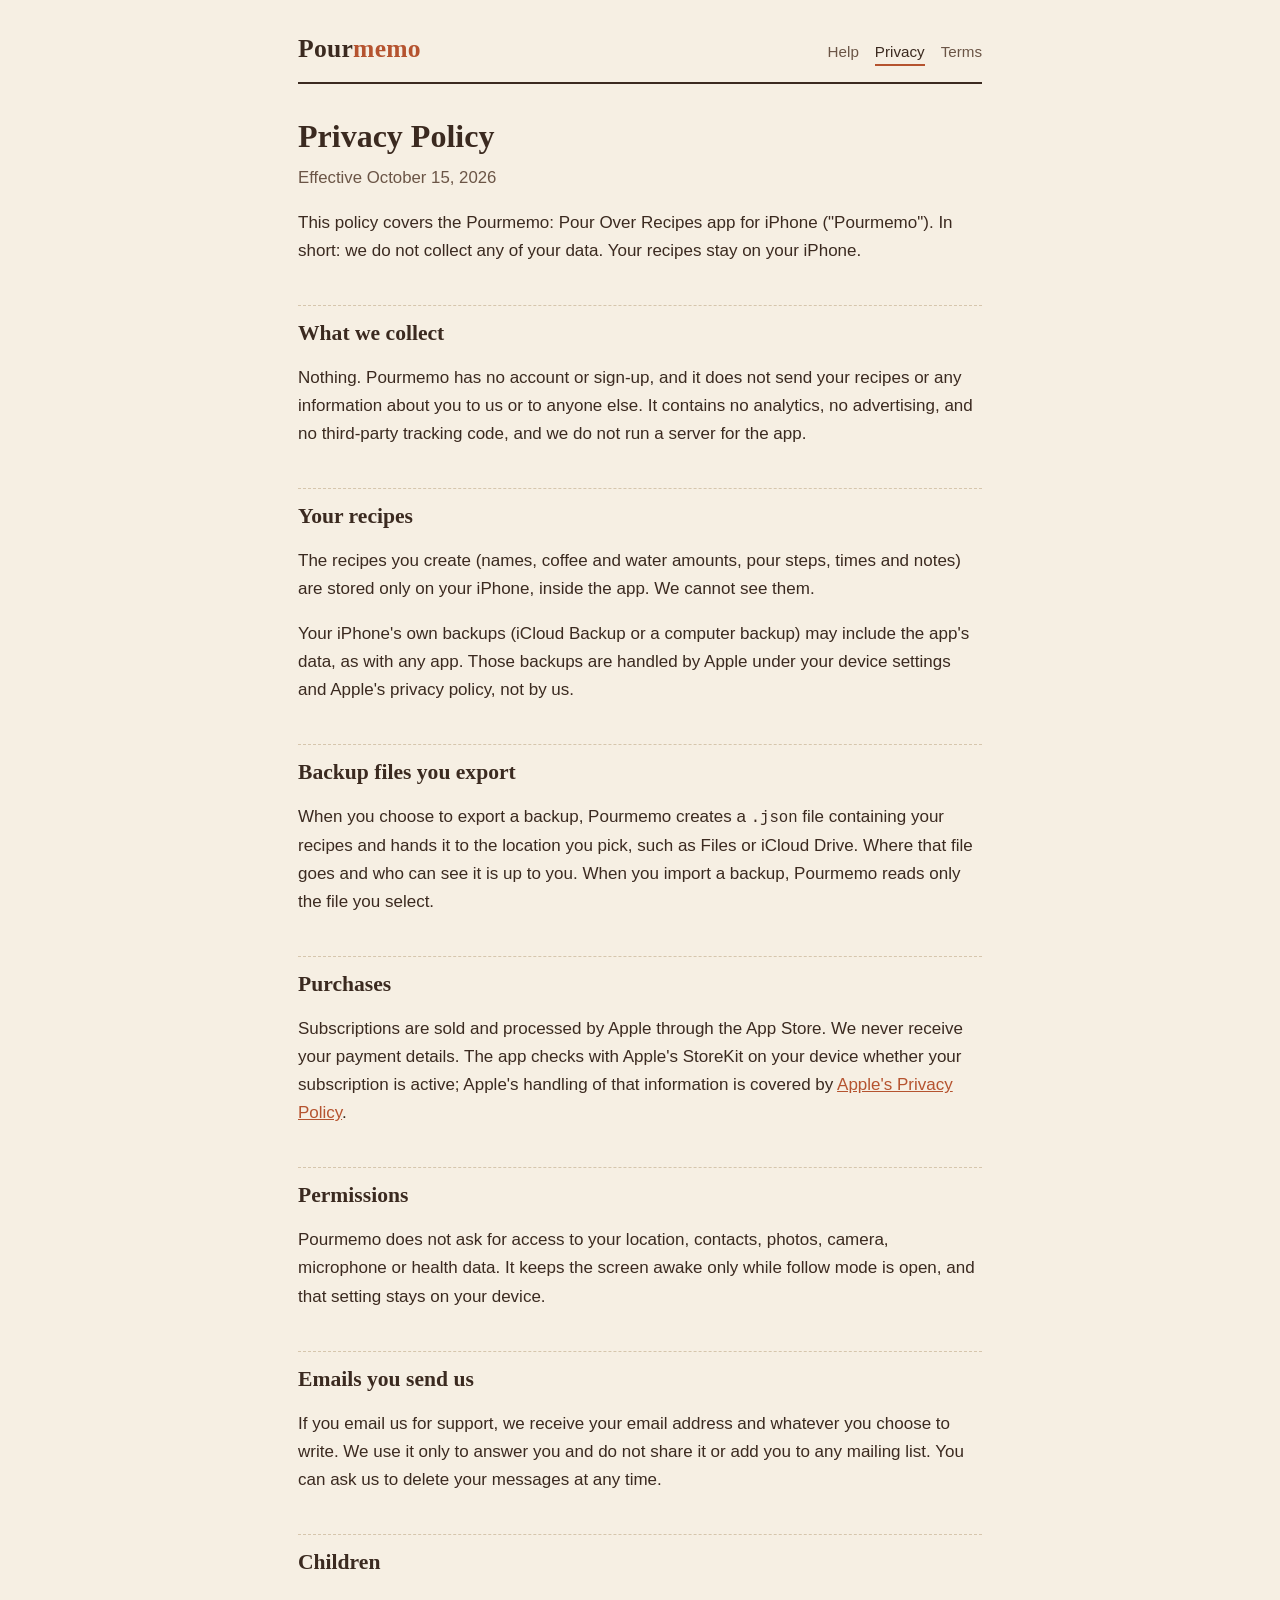
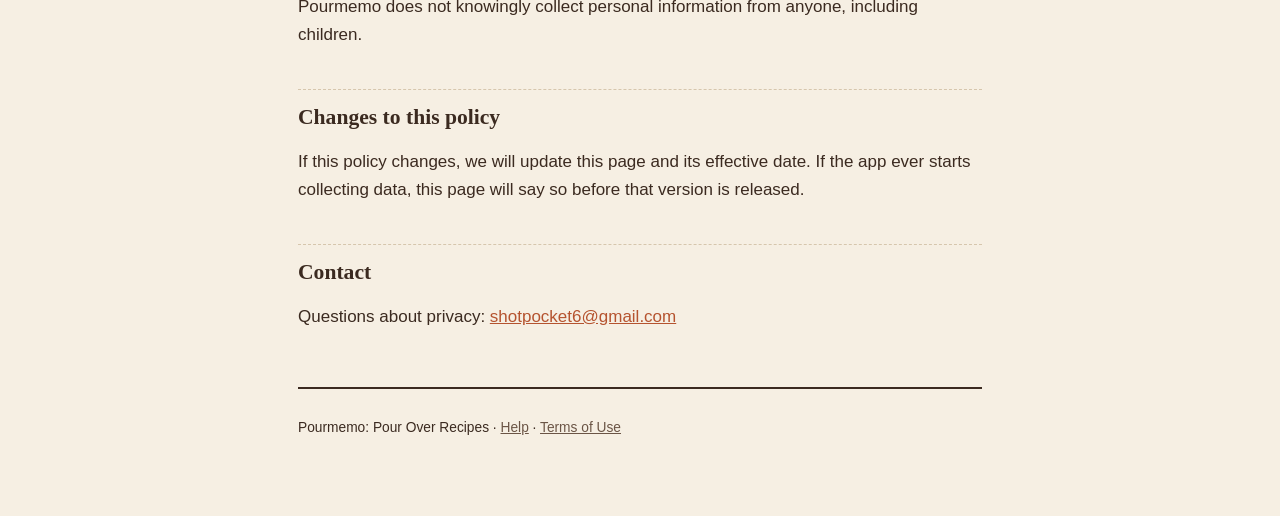
==== privacy/index.html @ e1c75323 "Add Pourmemo support, privacy and terms pages Privacy policy is Claude's draft pending Muse review. " ====
<!doctype html>
<html lang="en">
<head>
<meta charset="utf-8">
<meta name="viewport" content="width=device-width, initial-scale=1">
<title>Pourmemo Privacy Policy</title>
<meta name="description" content="Privacy policy for the Pourmemo iPhone app.">
<link rel="stylesheet" href="../assets/journal.css">
</head>
<body>
<div class="sheet">
  <header class="masthead">
    <a class="wordmark" href="../">Pour<span>memo</span></a>
    <nav class="tabs" aria-label="Pages">
      <a href="../">Help</a>
      <a href="./" aria-current="page">Privacy</a>
      <a href="../terms/">Terms</a>
    </nav>
  </header>

  <main>
    <h1>Privacy Policy</h1>
    <p class="lede">Effective October 15, 2026</p>

    <p>This policy covers the Pourmemo: Pour Over Recipes app for iPhone ("Pourmemo"). In short: we do not collect any of your data. Your recipes stay on your iPhone.</p>

    <h2>What we collect</h2>
    <p>Nothing. Pourmemo has no account or sign-up, and it does not send your recipes or any information about you to us or to anyone else. It contains no analytics, no advertising, and no third-party tracking code, and we do not run a server for the app.</p>

    <h2>Your recipes</h2>
    <p>The recipes you create (names, coffee and water amounts, pour steps, times and notes) are stored only on your iPhone, inside the app. We cannot see them.</p>
    <p>Your iPhone's own backups (iCloud Backup or a computer backup) may include the app's data, as with any app. Those backups are handled by Apple under your device settings and Apple's privacy policy, not by us.</p>

    <h2>Backup files you export</h2>
    <p>When you choose to export a backup, Pourmemo creates a <span class="num">.json</span> file containing your recipes and hands it to the location you pick, such as Files or iCloud Drive. Where that file goes and who can see it is up to you. When you import a backup, Pourmemo reads only the file you select.</p>

    <h2>Purchases</h2>
    <p>Subscriptions are sold and processed by Apple through the App Store. We never receive your payment details. The app checks with Apple's StoreKit on your device whether your subscription is active; Apple's handling of that information is covered by <a href="https://www.apple.com/legal/privacy/">Apple's Privacy Policy</a>.</p>

    <h2>Permissions</h2>
    <p>Pourmemo does not ask for access to your location, contacts, photos, camera, microphone or health data. It keeps the screen awake only while follow mode is open, and that setting stays on your device.</p>

    <h2>Emails you send us</h2>
    <p>If you email us for support, we receive your email address and whatever you choose to write. We use it only to answer you and do not share it or add you to any mailing list. You can ask us to delete your messages at any time.</p>

    <h2>Children</h2>
    <p>Pourmemo does not knowingly collect personal information from anyone, including children.</p>

    <h2>Changes to this policy</h2>
    <p>If this policy changes, we will update this page and its effective date. If the app ever starts collecting data, this page will say so before that version is released.</p>

    <h2>Contact</h2>
    <p>Questions about privacy: <a href="mailto:shotpocket6@gmail.com?subject=Pourmemo%20privacy">shotpocket6@gmail.com</a></p>
  </main>

  <footer class="colophon">
    <p>Pourmemo: Pour Over Recipes &middot; <a href="../">Help</a> &middot; <a href="../terms/">Terms of Use</a></p>
  </footer>
</div>
</body>
</html>
---- assets/journal.css ----
/* Pourmemo support pages: coffee journal look */
:root {
  --paper: #f6efe3;
  --paper-deep: #ece1cf;
  --ink: #3b2a20;
  --ink-soft: #6b5546;
  --rule: #d6c6ad;
  --terracotta: #b5532f;
  --terracotta-ink: #fff8f0;
  --card: #fbf6ee;
}
@media (prefers-color-scheme: dark) {
  :root {
    --paper: #1f1813;
    --paper-deep: #2a211a;
    --ink: #efe3d3;
    --ink-soft: #c4b09b;
    --rule: #4a3a2e;
    --terracotta: #e07a52;
    --terracotta-ink: #1f1813;
    --card: #271e18;
  }
}
* { box-sizing: border-box; }
html { -webkit-text-size-adjust: 100%; }
body {
  margin: 0;
  background: var(--paper);
  color: var(--ink);
  font: 17px/1.65 -apple-system, "Helvetica Neue", Arial, sans-serif;
}
.sheet { max-width: 720px; margin: 0 auto; padding: 28px 18px 64px; }
.masthead {
  display: flex; align-items: baseline; justify-content: space-between;
  flex-wrap: wrap; gap: 8px 20px;
  border-bottom: 2px solid var(--ink); padding-bottom: 12px;
}
.wordmark {
  font-family: "New York", Georgia, "Times New Roman", serif;
  font-size: 1.6rem; font-weight: 700; color: var(--ink); text-decoration: none;
  letter-spacing: 0.01em;
}
.wordmark span { color: var(--terracotta); }
.tabs { display: flex; gap: 16px; font-size: 0.95rem; }
.tabs a { color: var(--ink-soft); text-decoration: none; }
.tabs a[aria-current="page"] { color: var(--ink); border-bottom: 2px solid var(--terracotta); }
h1, h2, h3 { font-family: "New York", Georgia, "Times New Roman", serif; line-height: 1.25; }
h1 { font-size: 2rem; margin: 32px 0 8px; }
h2 { font-size: 1.35rem; margin: 40px 0 10px; padding-top: 14px; border-top: 1px dashed var(--rule); }
h3 { font-size: 1.08rem; margin: 22px 0 4px; }
p, li { color: var(--ink); }
.lede { color: var(--ink-soft); font-size: 1.05rem; margin-top: 0; }
a { color: var(--terracotta); }
.num, code { font-family: ui-monospace, "SF Mono", Menlo, Consolas, monospace; font-size: 0.92em; }
.recipe {
  background: var(--card); border: 1px solid var(--rule); border-radius: 6px;
  padding: 16px 18px; margin: 20px 0;
}
.recipe-title { font-family: "New York", Georgia, serif; font-weight: 700; margin: 0 0 6px; }
.recipe ol { margin: 8px 0 0; padding-left: 1.4em; }
.recipe li { font-family: ui-monospace, "SF Mono", Menlo, Consolas, monospace; font-size: 0.95rem; }
.note { color: var(--ink-soft); font-size: 0.92rem; }
.steps { padding-left: 1.3em; }
.steps li { margin: 4px 0; }
details { border-bottom: 1px solid var(--rule); padding: 10px 0; }
summary { cursor: pointer; font-weight: 600; }
details p { margin: 8px 0 2px; }
.mail {
  display: inline-block; background: var(--terracotta); color: var(--terracotta-ink);
  padding: 10px 18px; border-radius: 999px; text-decoration: none; font-weight: 600;
}
.colophon {
  margin-top: 56px; padding-top: 14px; border-top: 2px solid var(--ink);
  font-size: 0.86rem; color: var(--ink-soft);
}
.colophon a { color: var(--ink-soft); }
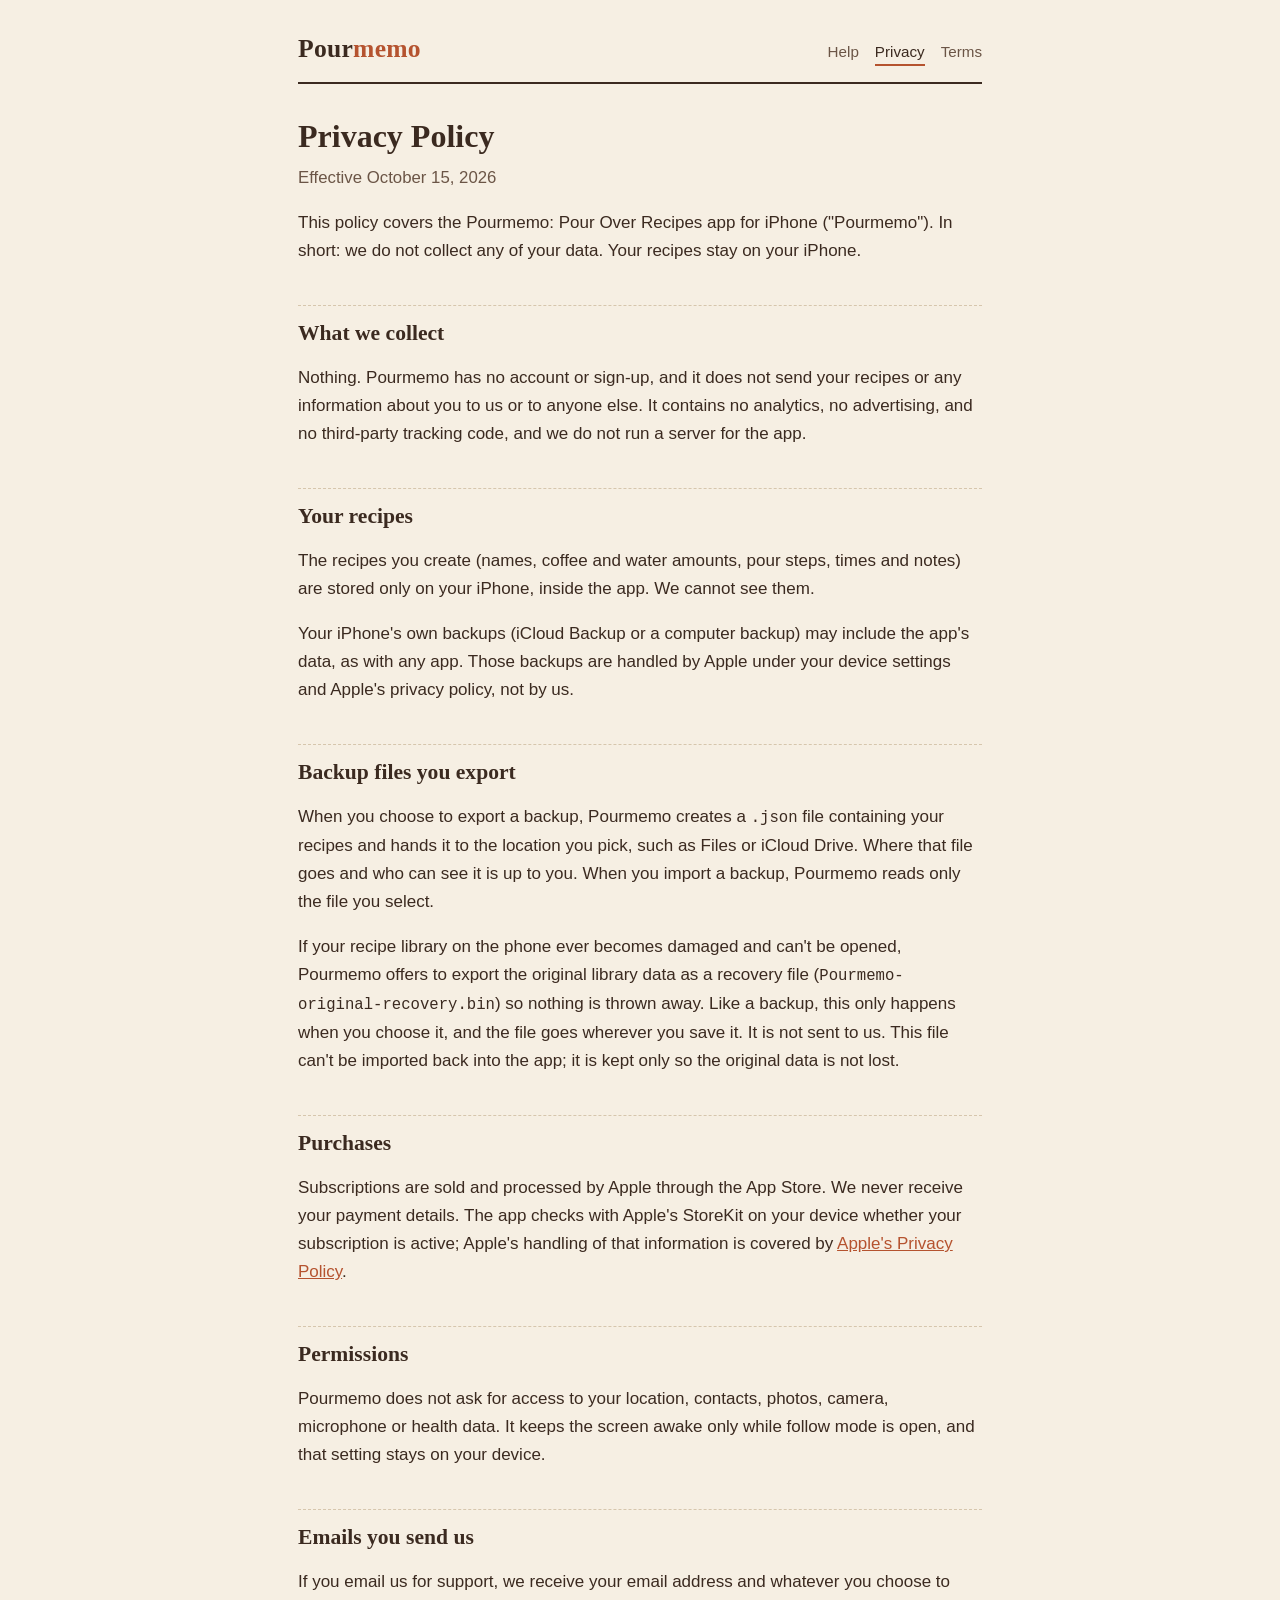
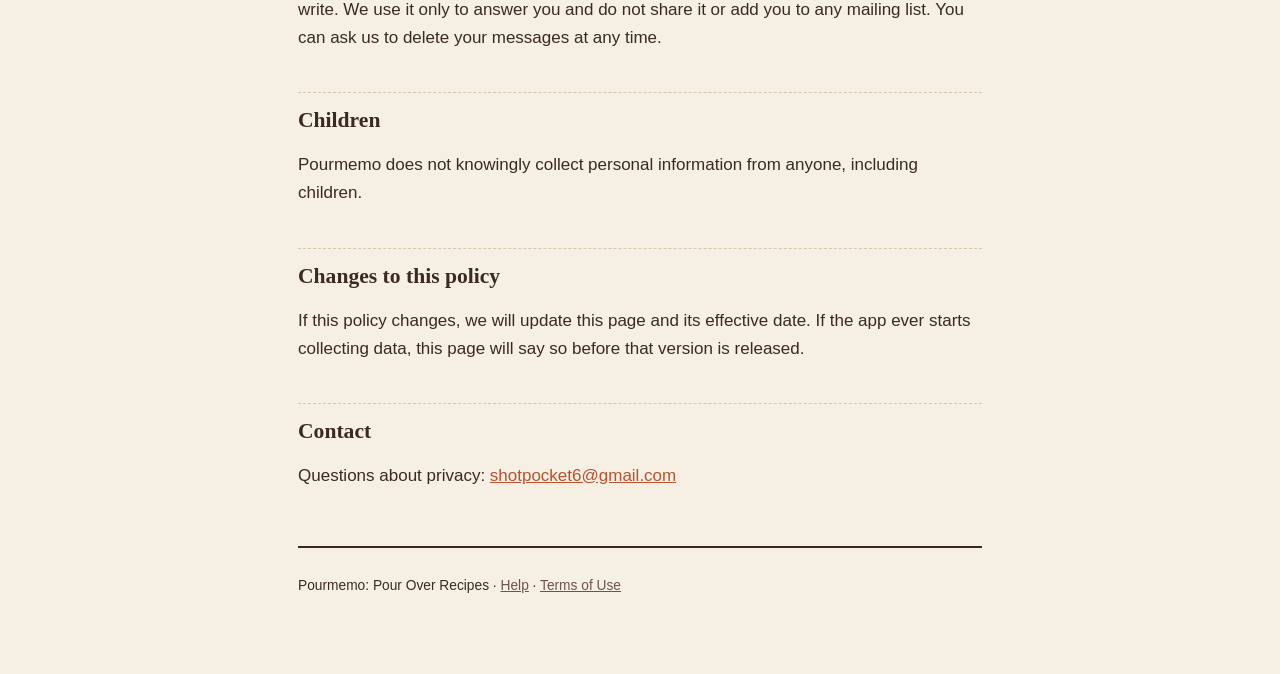
==== commit 3971233a: "Mention damaged-library recovery file in privacy policy and help Co-Authored-By: Claude Opus 5.5 (1M" ====
--- a/privacy/index.html
+++ b/privacy/index.html
@@ -33,6 +33,7 @@
 
     <h2>Backup files you export</h2>
     <p>When you choose to export a backup, Pourmemo creates a <span class="num">.json</span> file containing your recipes and hands it to the location you pick, such as Files or iCloud Drive. Where that file goes and who can see it is up to you. When you import a backup, Pourmemo reads only the file you select.</p>
+    <p>If your recipe library on the phone ever becomes damaged and can't be opened, Pourmemo offers to export the original library data as a recovery file (<span class="num">Pourmemo-original-recovery.bin</span>) so nothing is thrown away. Like a backup, this only happens when you choose it, and the file goes wherever you save it. It is not sent to us. This file can't be imported back into the app; it is kept only so the original data is not lost.</p>
 
     <h2>Purchases</h2>
     <p>Subscriptions are sold and processed by Apple through the App Store. We never receive your payment details. The app checks with Apple's StoreKit on your device whether your subscription is active; Apple's handling of that information is covered by <a href="https://www.apple.com/legal/privacy/">Apple's Privacy Policy</a>.</p>
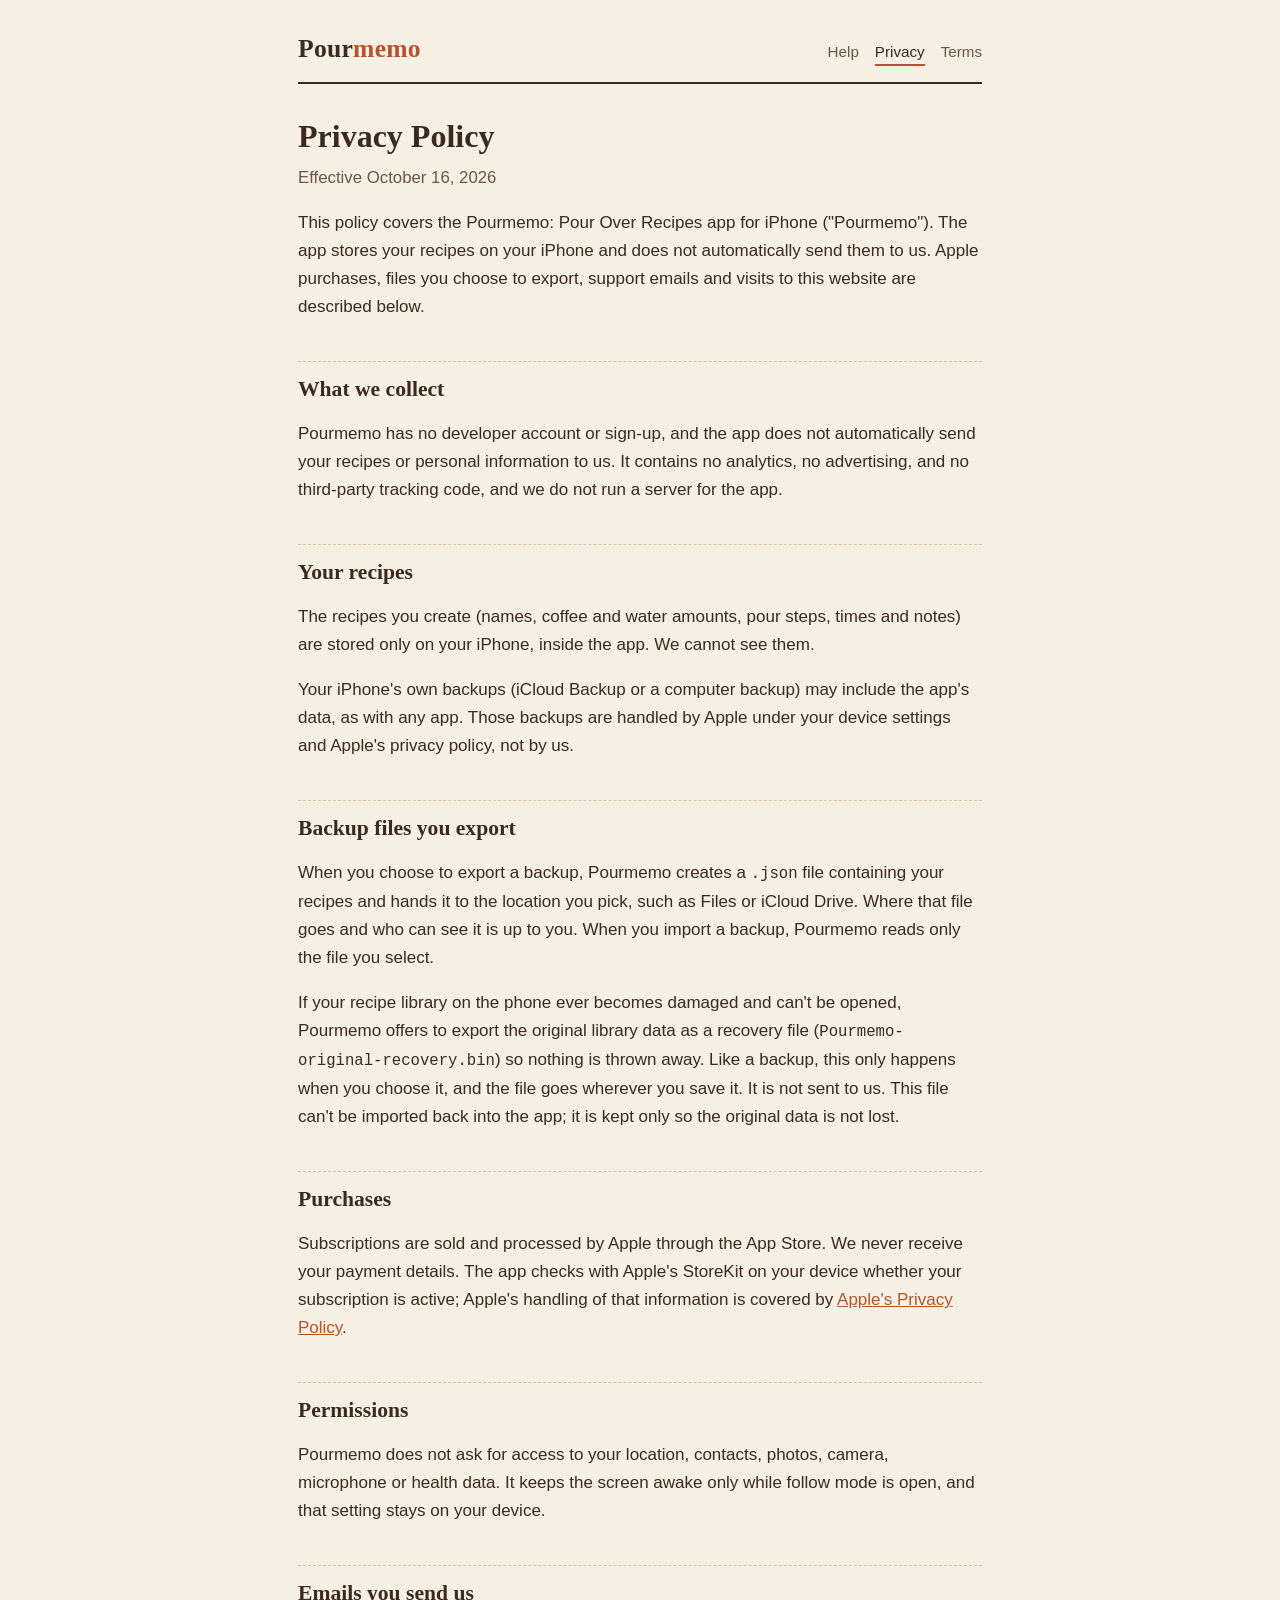
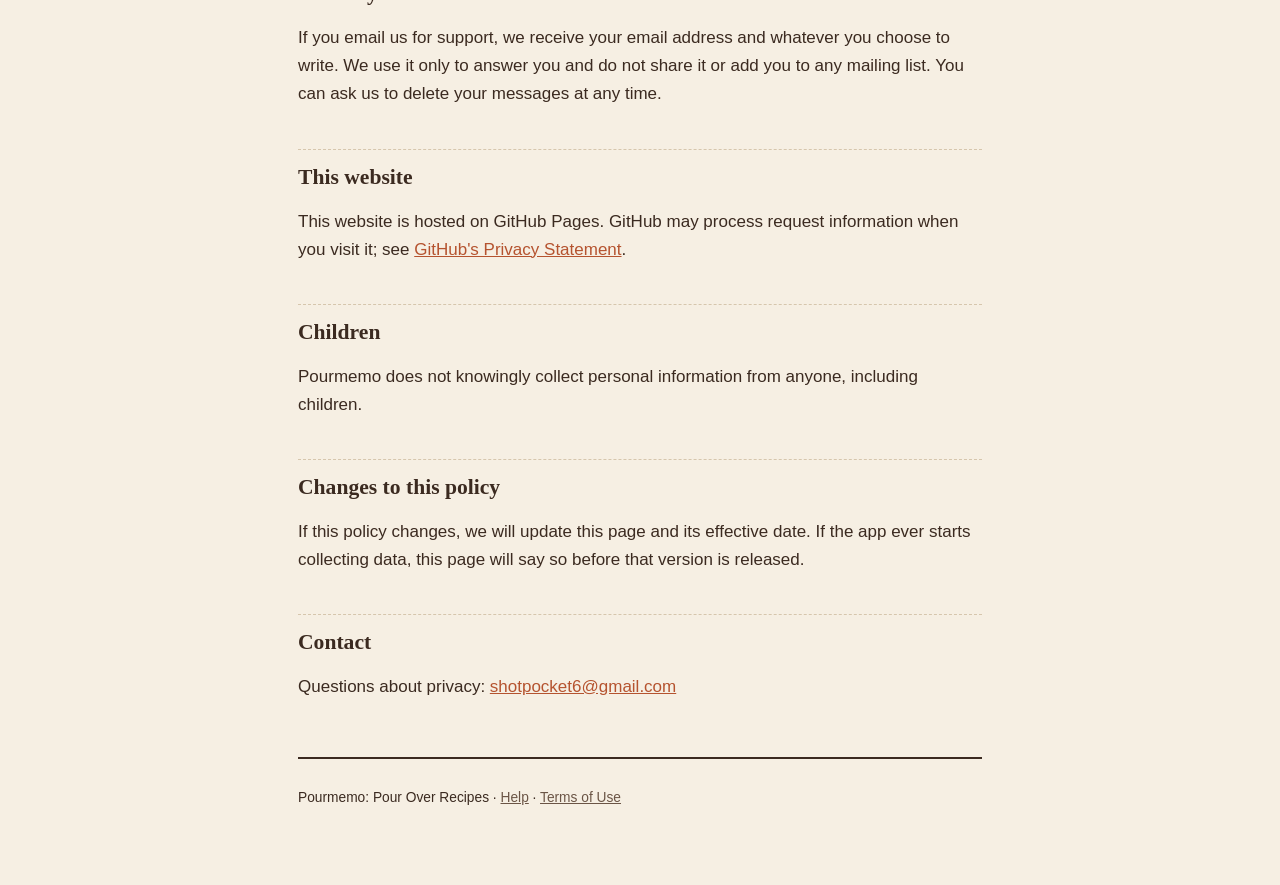
==== commit f29458cb: "Align support and privacy copy with reviewed Pourmemo behavior" ====
--- a/privacy/index.html
+++ b/privacy/index.html
@@ -20,12 +20,12 @@
 
   <main>
     <h1>Privacy Policy</h1>
-    <p class="lede">Effective October 15, 2026</p>
+    <p class="lede">Effective October 16, 2026</p>
 
-    <p>This policy covers the Pourmemo: Pour Over Recipes app for iPhone ("Pourmemo"). In short: we do not collect any of your data. Your recipes stay on your iPhone.</p>
+    <p>This policy covers the Pourmemo: Pour Over Recipes app for iPhone ("Pourmemo"). The app stores your recipes on your iPhone and does not automatically send them to us. Apple purchases, files you choose to export, support emails and visits to this website are described below.</p>
 
     <h2>What we collect</h2>
-    <p>Nothing. Pourmemo has no account or sign-up, and it does not send your recipes or any information about you to us or to anyone else. It contains no analytics, no advertising, and no third-party tracking code, and we do not run a server for the app.</p>
+    <p>Pourmemo has no developer account or sign-up, and the app does not automatically send your recipes or personal information to us. It contains no analytics, no advertising, and no third-party tracking code, and we do not run a server for the app.</p>
 
     <h2>Your recipes</h2>
     <p>The recipes you create (names, coffee and water amounts, pour steps, times and notes) are stored only on your iPhone, inside the app. We cannot see them.</p>
@@ -44,6 +44,9 @@
     <h2>Emails you send us</h2>
     <p>If you email us for support, we receive your email address and whatever you choose to write. We use it only to answer you and do not share it or add you to any mailing list. You can ask us to delete your messages at any time.</p>
 
+    <h2>This website</h2>
+    <p>This website is hosted on GitHub Pages. GitHub may process request information when you visit it; see <a href="https://docs.github.com/en/site-policy/privacy-policies/github-general-privacy-statement">GitHub's Privacy Statement</a>.</p>
+
     <h2>Children</h2>
     <p>Pourmemo does not knowingly collect personal information from anyone, including children.</p>
 
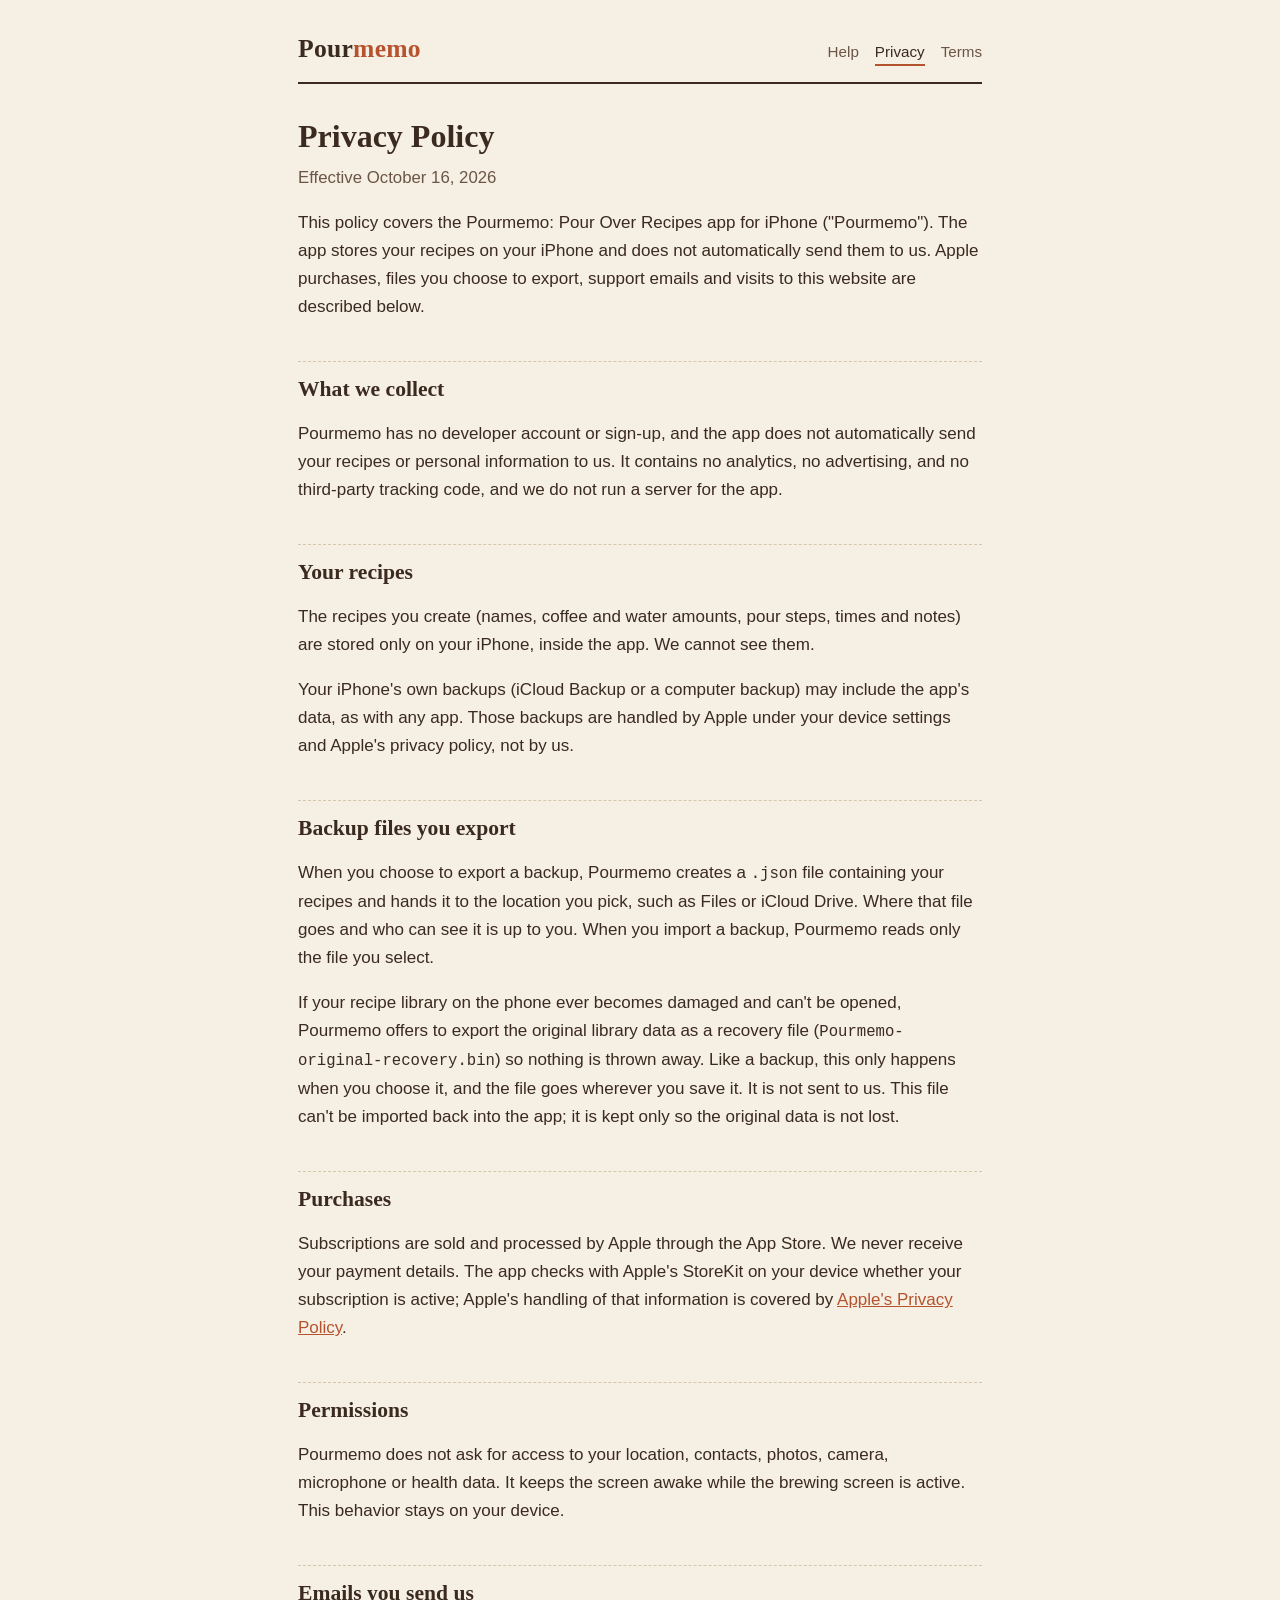
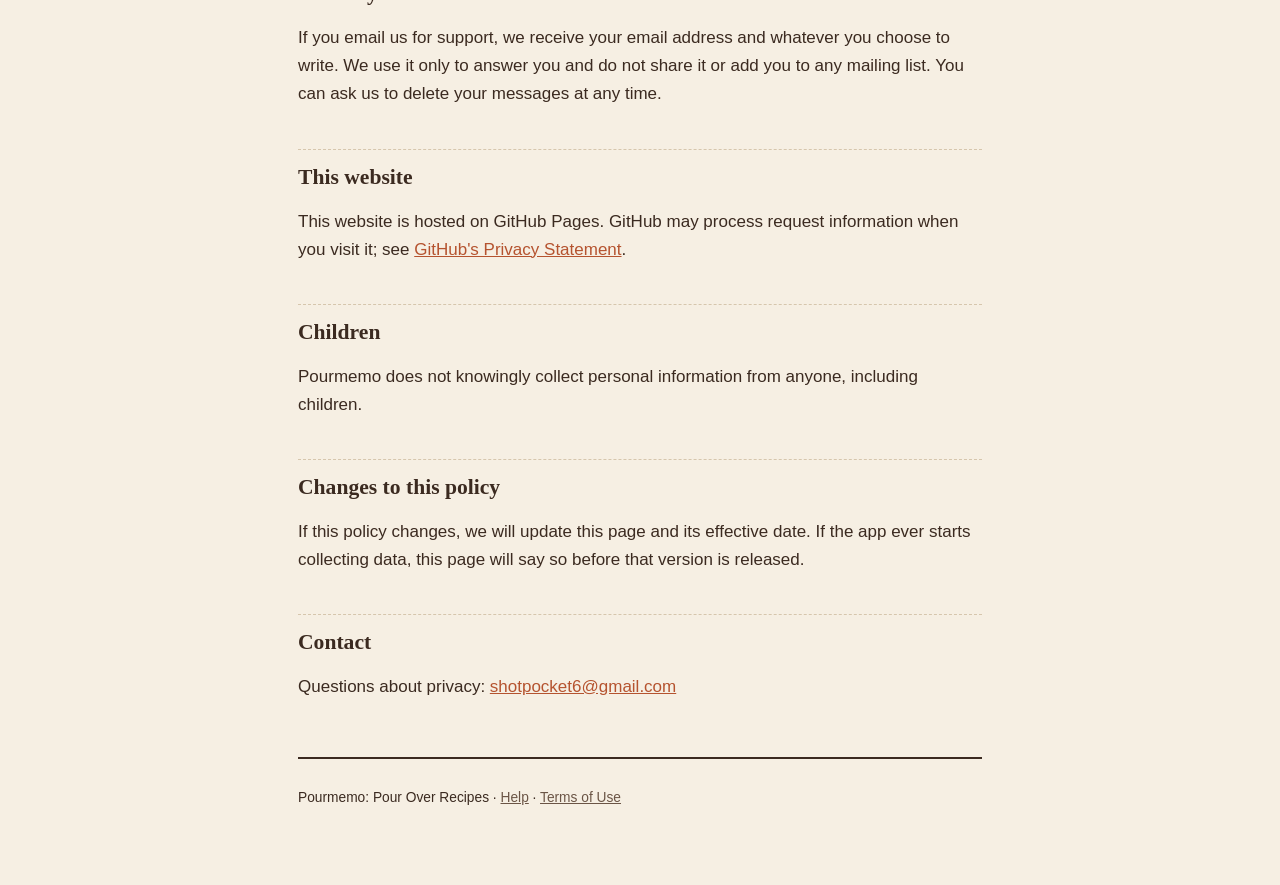
==== commit d3496b0a: "Update Pourmemo help for preparation and step-by-step brewing" ====
--- a/privacy/index.html
+++ b/privacy/index.html
@@ -39,7 +39,7 @@
     <p>Subscriptions are sold and processed by Apple through the App Store. We never receive your payment details. The app checks with Apple's StoreKit on your device whether your subscription is active; Apple's handling of that information is covered by <a href="https://www.apple.com/legal/privacy/">Apple's Privacy Policy</a>.</p>
 
     <h2>Permissions</h2>
-    <p>Pourmemo does not ask for access to your location, contacts, photos, camera, microphone or health data. It keeps the screen awake only while follow mode is open, and that setting stays on your device.</p>
+    <p>Pourmemo does not ask for access to your location, contacts, photos, camera, microphone or health data. It keeps the screen awake while the brewing screen is active. This behavior stays on your device.</p>
 
     <h2>Emails you send us</h2>
     <p>If you email us for support, we receive your email address and whatever you choose to write. We use it only to answer you and do not share it or add you to any mailing list. You can ask us to delete your messages at any time.</p>
